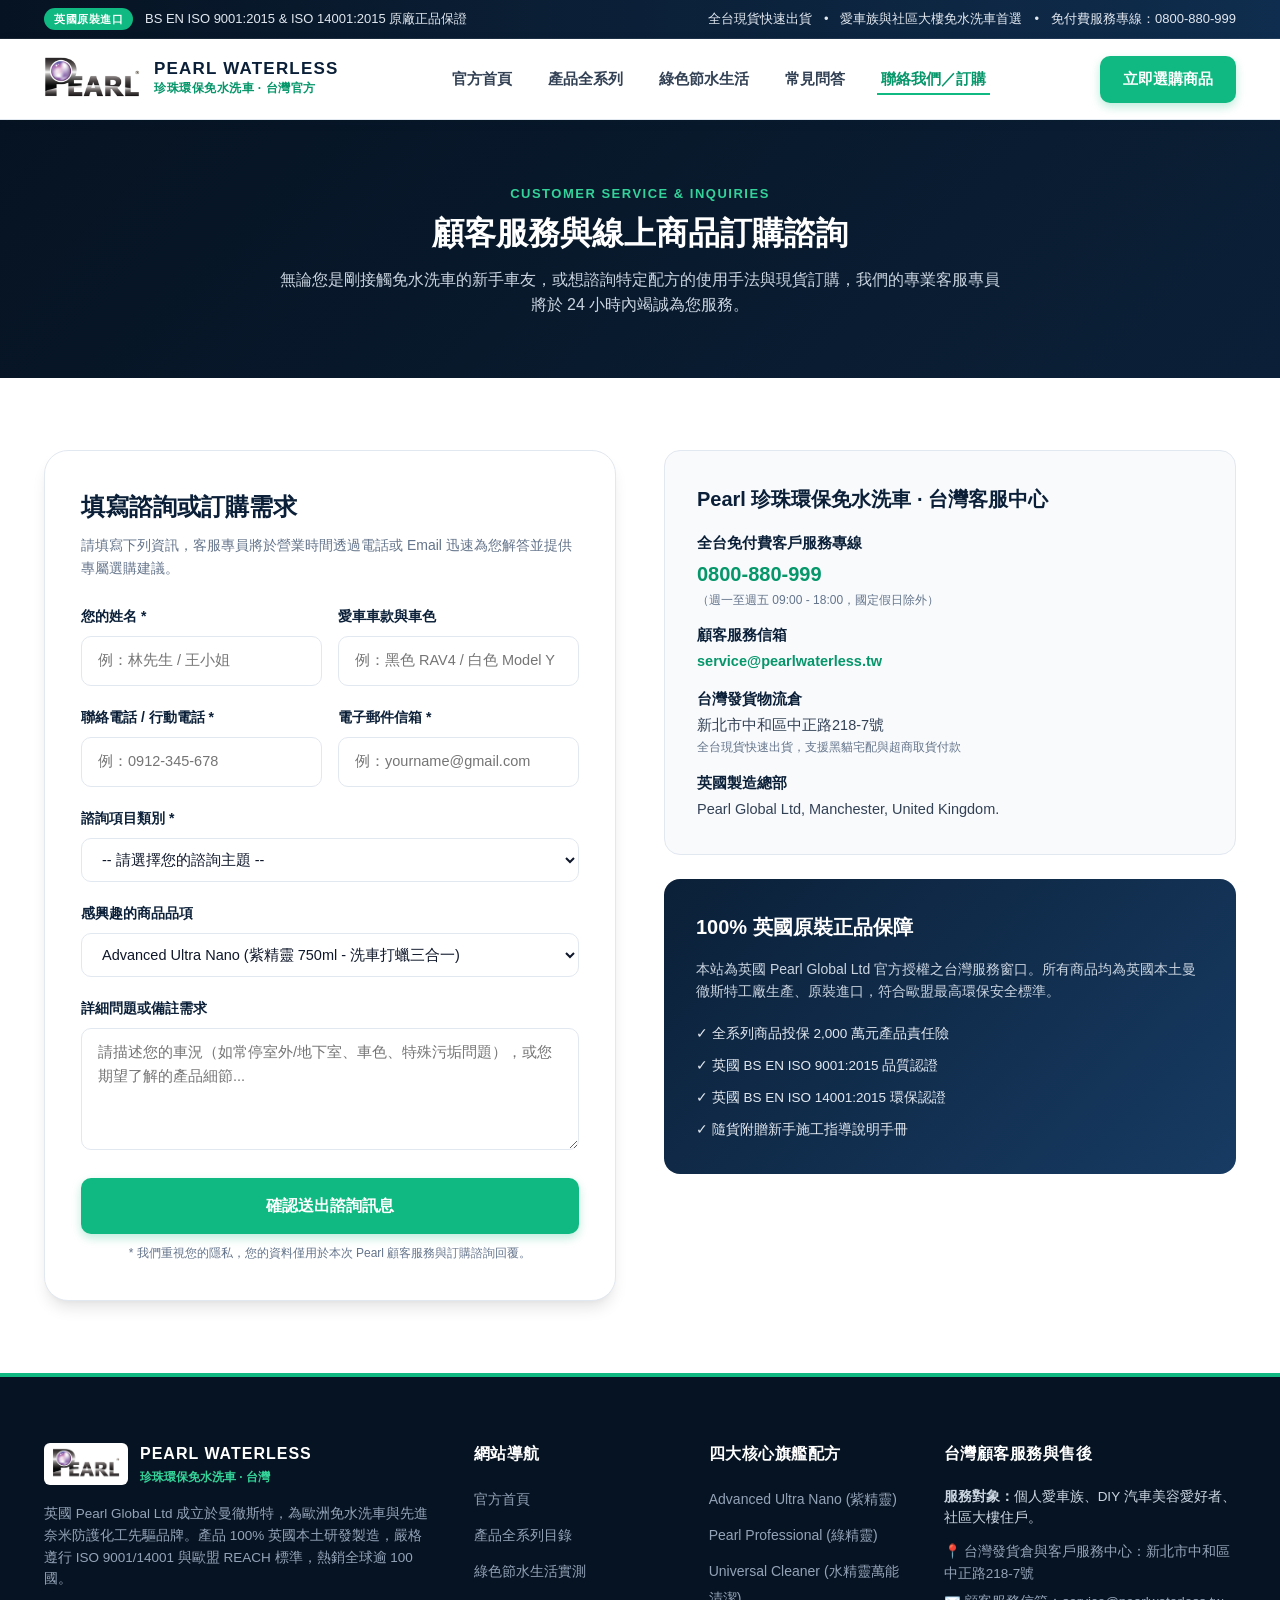
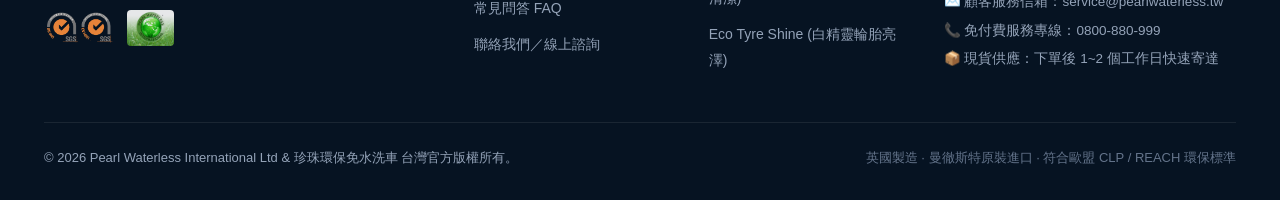
==== contact.html @ af07638f "feat: Pearl Waterless International 繁體中文官方網站" ====
<!DOCTYPE html>
<html lang="zh-Hant">
<head>
  <meta charset="UTF-8">
  <meta name="viewport" content="width=device-width, initial-scale=1.0">
  <title>顧客服務與線上訂購諮詢｜Pearl 珍珠環保免水洗車</title>
  <meta name="description" content="立即洽詢英國 Pearl Global Ltd 官方授權台灣客服。四大核心旗艦配方現貨供應、施工指導、現貨快速出貨與售後諮詢。">
  <link rel="icon" type="image/png" href="assets/images/favicon-16x16.png">
  <link rel="stylesheet" href="style.css">
</head>
<body>

  <!-- 頂部通知公告列 -->
  <div class="top-bar">
    <div class="container">
      <div class="top-bar-left">
        <span class="top-bar-badge">英國原裝進口</span>
        <span>BS EN ISO 9001:2015 &amp; ISO 14001:2015 原廠正品保證</span>
      </div>
      <div class="top-bar-right">
        <span>全台現貨快速出貨</span>
        <span>•</span>
        <span>愛車族與社區大樓免水洗車首選</span>
        <span>•</span>
        <span>免付費服務專線：0800-880-999</span>
      </div>
    </div>
  </div>

  <!-- 主導航欄 (Header) -->
  <header class="header">
    <div class="container nav-wrap">
      <a href="index.html" class="brand-logo">
        <img src="assets/images/pearlwaterlesslogo.png" alt="Pearl Waterless 珍珠環保免水洗車" class="brand-logo-img">
        <div class="brand-info">
          <span class="brand-text-en">PEARL WATERLESS</span>
          <span class="brand-text-zh">珍珠環保免水洗車 · 台灣官方</span>
        </div>
      </a>

      <nav>
        <ul class="nav-links">
          <li><a href="index.html">官方首頁</a></li>
          <li><a href="products.html">產品全系列</a></li>
          <li><a href="eco-technology.html">綠色節水生活</a></li>
          <li><a href="faq.html">常見問答</a></li>
          <li><a href="contact.html" class="active">聯絡我們／訂購</a></li>
        </ul>
      </nav>

      <div class="nav-actions">
        <a href="products.html" class="btn btn-primary">立即選購商品</a>
        <button class="mobile-menu-btn" aria-label="切換選單">☰</button>
      </div>
    </div>
  </header>

  <!-- 頂部標題 -->
  <section class="section section-dark" style="padding: 60px 0;">
    <div class="container text-center" style="text-align: center;">
      <span class="section-eyebrow" style="color: #34D399;">Customer Service &amp; Inquiries</span>
      <h1 class="section-title">顧客服務與線上商品訂購諮詢</h1>
      <p class="section-subtitle" style="max-width: 720px; margin: 0 auto;">
        無論您是剛接觸免水洗車的新手車友，或想諮詢特定配方的使用手法與現貨訂購，我們的專業客服專員將於 24 小時內竭誠為您服務。
      </p>
    </div>
  </section>

  <!-- 聯絡表單與資訊欄 -->
  <section class="section">
    <div class="container">
      
      <div style="display: grid; grid-template-columns: repeat(auto-fit, minmax(320px, 1fr)); gap: 48px; align-items: start;">
        
        <!-- 左側：需求諮詢表單 -->
        <div class="contact-form">
          <h2 style="font-size: 24px; color: var(--primary-navy); margin-bottom: 8px;">填寫諮詢或訂購需求</h2>
          <p style="font-size: 14px; color: var(--text-muted); margin-bottom: 24px;">
            請填寫下列資訊，客服專員將於營業時間透過電話或 Email 迅速為您解答並提供專屬選購建議。
          </p>

          <form id="inquiry-form">
            <div style="display: grid; grid-template-columns: 1fr 1fr; gap: 16px;">
              <div class="form-group">
                <label for="name">您的姓名 *</label>
                <input type="text" id="name" class="form-control" placeholder="例：林先生 / 王小姐" required>
              </div>

              <div class="form-group">
                <label for="car-model">愛車車款與車色</label>
                <input type="text" id="car-model" class="form-control" placeholder="例：黑色 RAV4 / 白色 Model Y">
              </div>
            </div>

            <div style="display: grid; grid-template-columns: 1fr 1fr; gap: 16px;">
              <div class="form-group">
                <label for="phone">聯絡電話 / 行動電話 *</label>
                <input type="tel" id="phone" class="form-control" placeholder="例：0912-345-678" required>
              </div>

              <div class="form-group">
                <label for="email">電子郵件信箱 *</label>
                <input type="email" id="email" class="form-control" placeholder="例：yourname@gmail.com" required>
              </div>
            </div>

            <div class="form-group">
              <label for="interest">諮詢項目類別 *</label>
              <select id="interest" class="form-control" required>
                <option value="">-- 請選擇您的諮詢主題 --</option>
                <option value="starter">四大商品選購推薦與使用指南</option>
                <option value="ordering">現貨庫存、訂購方式與超商/宅配配送進度</option>
                <option value="technique">不同車漆或髒污狀況的使用手法諮詢</option>
                <option value="warranty">商品售後保固與退換貨服務</option>
                <option value="other">其他個人愛車保養疑問</option>
              </select>
            </div>

            <div class="form-group">
              <label for="product-choice">感興趣的商品品項</label>
              <select id="product-choice" class="form-control">
                <option value="ultra-nano">Advanced Ultra Nano (紫精靈 750ml - 洗車打蠟三合一)</option>
                <option value="professional">Pearl Professional (綠精靈 750ml - 去油膜水晶透亮)</option>
                <option value="universal">Universal Cleaner (水精靈 750ml - 萬能內裝全車去污)</option>
                <option value="tyreshine">Eco Tyre Shine (白精靈 750ml - 水性不甩油輪胎亮光)</option>
                <option value="all-kit">四大旗艦商品全套組合 (紫精靈+綠精靈+水精靈+白精靈)</option>
              </select>
            </div>

            <div class="form-group">
              <label for="message">詳細問題或備註需求</label>
              <textarea id="message" class="form-control" rows="4" placeholder="請描述您的車況（如常停室外/地下室、車色、特殊污垢問題），或您期望了解的產品細節..."></textarea>
            </div>

            <button type="submit" class="btn btn-primary" style="width: 100%; padding: 14px; font-size: 16px;">
              確認送出諮詢訊息
            </button>
            <p style="font-size: 12px; color: var(--text-muted); margin-top: 10px; text-align: center;">
              * 我們重視您的隱私，您的資料僅用於本次 Pearl 顧客服務與訂購諮詢回覆。
            </p>
          </form>
        </div>

        <!-- 右側：聯繫資訊與特點卡片 -->
        <div style="display: flex; flex-direction: column; gap: 24px;">
          
          <div style="background: var(--bg-light); border-radius: 16px; border: 1px solid var(--border-color); padding: 32px;">
            <h3 style="font-size: 20px; color: var(--primary-navy); margin-bottom: 16px;">Pearl 珍珠環保免水洗車 · 台灣客服中心</h3>
            
            <div style="display: flex; flex-direction: column; gap: 14px; font-size: 14.5px; color: var(--text-secondary);">
              <div>
                <b style="color: var(--primary-navy); display: block; margin-bottom: 2px;">全台免付費客戶服務專線</b>
                <span style="font-size: 20px; font-weight: 700; color: var(--accent-emerald-dark);">0800-880-999</span>
                <span style="font-size: 12px; color: var(--text-muted); display: block;">（週一至週五 09:00 - 18:00，國定假日除外）</span>
              </div>

              <div>
                <b style="color: var(--primary-navy); display: block; margin-bottom: 2px;">顧客服務信箱</b>
                <a href="mailto:service@pearlwaterless.tw" style="color: var(--accent-emerald-dark); font-weight: 600;">service@pearlwaterless.tw</a>
              </div>

              <div>
                <b style="color: var(--primary-navy); display: block; margin-bottom: 2px;">台灣發貨物流倉</b>
                <span>新北市中和區中正路218-7號</span>
                <span style="font-size: 12px; color: var(--text-muted); display: block;">全台現貨快速出貨，支援黑貓宅配與超商取貨付款</span>
              </div>

              <div>
                <b style="color: var(--primary-navy); display: block; margin-bottom: 2px;">英國製造總部</b>
                <span>Pearl Global Ltd, Manchester, United Kingdom.</span>
              </div>
            </div>
          </div>

          <!-- 正品保障卡片 -->
          <div style="background: linear-gradient(135deg, var(--primary-navy) 0%, #173B63 100%); border-radius: 16px; padding: 32px; color: #fff;">
            <h3 style="font-size: 20px; color: #fff; margin-bottom: 14px;">100% 英國原裝正品保障</h3>
            <p style="font-size: 14px; color: #CBD5E1; line-height: 1.6; margin-bottom: 20px;">
              本站為英國 Pearl Global Ltd 官方授權之台灣服務窗口。所有商品均為英國本土曼徹斯特工廠生產、原裝進口，符合歐盟最高環保安全標準。
            </p>
            <ul style="list-style: none; display: flex; flex-direction: column; gap: 10px; font-size: 13.5px; color: #E2E8F0;">
              <li>✓ 全系列商品投保 2,000 萬元產品責任險</li>
              <li>✓ 英國 BS EN ISO 9001:2015 品質認證</li>
              <li>✓ 英國 BS EN ISO 14001:2015 環保認證</li>
              <li>✓ 隨貨附贈新手施工指導說明手冊</li>
            </ul>
          </div>

        </div>

      </div>

    </div>
  </section>

  <!-- 頁腳 Footer -->
  <footer class="footer">
    <div class="container">
      <div class="footer-grid">
        <div class="footer-col">
          <div style="display: flex; align-items: center; gap: 12px; margin-bottom: 16px;">
            <img src="assets/images/pearlwaterlesslogo.png" alt="Pearl Logo" style="height: 42px; width: auto; background: #fff; padding: 4px 8px; border-radius: 6px;">
            <div>
              <div style="color: #fff; font-weight: 800; font-size: 16px; letter-spacing: 1px;">PEARL WATERLESS</div>
              <div style="color: #34D399; font-size: 12px; font-weight: 600;">珍珠環保免水洗車 · 台灣</div>
            </div>
          </div>
          <p style="font-size: 13.5px; color: #94A3B8; line-height: 1.6; margin-bottom: 20px;">
            英國 Pearl Global Ltd 成立於曼徹斯特，為歐洲免水洗車與先進奈米防護化工先驅品牌。產品 100% 英國本土研發製造，嚴格遵行 ISO 9001/14001 與歐盟 REACH 標準，熱銷全球逾 100 國。
          </p>
          <div style="display: flex; gap: 12px; align-items: center;">
            <img src="assets/images/iso9001-14001-lightnew.png" alt="ISO" style="height: 36px; opacity: 0.9;">
            <img src="assets/images/Pearl-Waterless-International-working-in-harmony-with-nature.jpg" alt="Harmony with Nature" style="height: 36px; border-radius: 4px; opacity: 0.9;">
          </div>
        </div>

        <div class="footer-col">
          <h4>網站導航</h4>
          <ul>
            <li><a href="index.html">官方首頁</a></li>
            <li><a href="products.html">產品全系列目錄</a></li>
            <li><a href="eco-technology.html">綠色節水生活實測</a></li>
            <li><a href="faq.html">常見問答 FAQ</a></li>
            <li><a href="contact.html">聯絡我們／線上諮詢</a></li>
          </ul>
        </div>

        <div class="footer-col">
          <h4>四大核心旗艦配方</h4>
          <ul>
            <li><a href="products.html#ultra-nano">Advanced Ultra Nano (紫精靈)</a></li>
            <li><a href="products.html#professional">Pearl Professional (綠精靈)</a></li>
            <li><a href="products.html#universal">Universal Cleaner (水精靈萬能清潔)</a></li>
            <li><a href="products.html#tyreshine">Eco Tyre Shine (白精靈輪胎亮澤)</a></li>
          </ul>
        </div>

        <div class="footer-col">
          <h4>台灣顧客服務與售後</h4>
          <p style="font-size: 13.5px; color: #CBD5E1; line-height: 1.6; margin-bottom: 12px;">
            <b>服務對象：</b>個人愛車族、DIY 汽車美容愛好者、社區大樓住戶。
          </p>
          <div style="font-size: 13.5px; color: #94A3B8; display: flex; flex-direction: column; gap: 6px;">
            <span>📍 台灣發貨倉與客戶服務中心：新北市中和區中正路218-7號</span>
            <span>✉️ 顧客服務信箱：service@pearlwaterless.tw</span>
            <span>📞 免付費服務專線：0800-880-999</span>
            <span>📦 現貨供應：下單後 1~2 個工作日快速寄達</span>
          </div>
        </div>
      </div>

      <div class="footer-bottom">
        <div>&copy; 2026 Pearl Waterless International Ltd &amp; 珍珠環保免水洗車 台灣官方版權所有。</div>
        <div style="color: #64748B;">
          英國製造 · 曼徹斯特原裝進口 · 符合歐盟 CLP / REACH 環保標準
        </div>
      </div>
    </div>
  </footer>

  <script src="script.js"></script>
</body>
</html>
---- style.css ----
/* ===================================================================
   Pearl Waterless International (Taiwan Edition)
   珍珠環保免水洗車 官方網站 核心樣式表
   配色系統：環保綠 (#10B981 / #059669)、英倫海軍藍 (#0B2038)、板岩深灰 (#1E293B)
   =================================================================== */

:root {
  --primary-navy: #0B2038;
  --primary-navy-dark: #061322;
  --primary-navy-light: #162E4A;
  --accent-emerald: #10B981;
  --accent-emerald-dark: #059669;
  --accent-emerald-light: #D1FAE5;
  --accent-cyan: #00A3E0;
  --accent-gold: #F59E0B;
  --text-primary: #0F172A;
  --text-secondary: #334155;
  --text-muted: #64748B;
  --text-light: #94A3B8;
  --bg-white: #FFFFFF;
  --bg-light: #F8FAFC;
  --bg-card: #FFFFFF;
  --bg-subtle: #F1F5F9;
  --border-color: #E2E8F0;
  --border-light: #F1F5F9;
  --shadow-sm: 0 1px 2px rgba(0, 0, 0, 0.05);
  --shadow-md: 0 4px 6px -1px rgba(0, 0, 0, 0.08), 0 2px 4px -2px rgba(0, 0, 0, 0.04);
  --shadow-lg: 0 10px 15px -3px rgba(0, 0, 0, 0.1), 0 4px 6px -4px rgba(0, 0, 0, 0.05);
  --shadow-xl: 0 20px 25px -5px rgba(0, 0, 0, 0.12), 0 8px 10px -6px rgba(0, 0, 0, 0.04);
  --font-main: -apple-system, BlinkMacSystemFont, "Segoe UI", Roboto, "Helvetica Neue", Arial, "Noto Sans TC", "PingFang TC", "Microsoft JhengHei", sans-serif;
  --radius-sm: 6px;
  --radius-md: 10px;
  --radius-lg: 16px;
  --radius-xl: 24px;
  --radius-full: 9999px;
  --max-width: 1240px;
  --transition: all 0.28s cubic-bezier(0.4, 0, 0.2, 1);
}

*, *::before, *::after {
  box-sizing: border-box;
  margin: 0;
  padding: 0;
}

html {
  scroll-behavior: smooth;
  font-size: 16px;
  -webkit-text-size-adjust: 100%;
}

body {
  font-family: var(--font-main);
  background-color: var(--bg-white);
  color: var(--text-primary);
  line-height: 1.65;
  overflow-x: hidden;
  -webkit-font-smoothing: antialiased;
}

img {
  max-width: 100%;
  height: auto;
  display: block;
}

a {
  color: inherit;
  text-decoration: none;
  transition: var(--transition);
}

ul, ol {
  list-style: none;
}

button, input, select, textarea {
  font: inherit;
}

.container {
  width: 100%;
  max-width: var(--max-width);
  margin-left: auto;
  margin-right: auto;
  padding-left: 24px;
  padding-right: 24px;
}

/* 頂部通知公告列 */
.top-bar {
  background: linear-gradient(90deg, #061322 0%, var(--primary-navy) 50%, #0F2D4E 100%);
  color: #E2E8F0;
  font-size: 13px;
  padding: 8px 0;
  border-bottom: 1px solid rgba(255, 255, 255, 0.08);
}

.top-bar .container {
  display: flex;
  justify-content: space-between;
  align-items: center;
  flex-wrap: wrap;
  gap: 10px;
}

.top-bar-left, .top-bar-right {
  display: flex;
  align-items: center;
  gap: 12px;
}

.top-bar-badge {
  background: var(--accent-emerald);
  color: #FFFFFF;
  padding: 2px 10px;
  border-radius: var(--radius-full);
  font-weight: 700;
  font-size: 11px;
  letter-spacing: 0.5px;
  text-transform: uppercase;
}

.top-bar a {
  color: #67E8F9;
  font-weight: 600;
  transition: var(--transition);
}

.top-bar a:hover {
  color: #FFFFFF;
  text-decoration: underline;
}

/* 主導航列 */
.header {
  background: rgba(255, 255, 255, 0.98);
  backdrop-filter: blur(12px);
  -webkit-backdrop-filter: blur(12px);
  position: sticky;
  top: 0;
  z-index: 1000;
  box-shadow: 0 2px 12px rgba(11, 32, 56, 0.06);
  border-bottom: 1px solid var(--border-color);
  transition: var(--transition);
}

.nav-wrap {
  display: flex;
  justify-content: space-between;
  align-items: center;
  height: 80px;
}

.brand-logo {
  display: flex;
  align-items: center;
  gap: 14px;
}

.brand-logo-img {
  height: 48px;
  width: auto;
  object-fit: contain;
}

.brand-info {
  display: flex;
  flex-direction: column;
}

.brand-text-en {
  font-size: 17px;
  font-weight: 800;
  color: var(--primary-navy);
  letter-spacing: 1.2px;
  line-height: 1.1;
}

.brand-text-zh {
  font-size: 12px;
  color: var(--accent-emerald-dark);
  font-weight: 600;
  letter-spacing: 0.5px;
}

.nav-links {
  display: flex;
  align-items: center;
  gap: 28px;
}

.nav-links li a {
  font-size: 15px;
  font-weight: 600;
  color: var(--text-secondary);
  padding: 8px 4px;
  position: relative;
}

.nav-links li a::after {
  content: '';
  position: absolute;
  bottom: 0;
  left: 0;
  width: 0%;
  height: 2px;
  background-color: var(--accent-emerald);
  transition: width 0.2s ease;
}

.nav-links li a:hover,
.nav-links li a.active {
  color: var(--accent-emerald-dark);
}

.nav-links li a:hover::after,
.nav-links li a.active::after {
  width: 100%;
}

.nav-actions {
  display: flex;
  align-items: center;
  gap: 14px;
}

.mobile-menu-btn {
  display: none;
  background: none;
  border: 1px solid var(--border-color);
  border-radius: var(--radius-sm);
  padding: 8px 12px;
  font-size: 22px;
  color: var(--primary-navy);
  cursor: pointer;
}

/* 按鈕系統 */
.btn {
  display: inline-flex;
  align-items: center;
  justify-content: center;
  gap: 8px;
  padding: 10px 22px;
  font-size: 15px;
  font-weight: 600;
  border-radius: var(--radius-md);
  border: 1px solid transparent;
  cursor: pointer;
  transition: var(--transition);
  text-align: center;
  white-space: nowrap;
}

.btn-primary {
  background-color: var(--accent-emerald);
  color: #FFFFFF;
  box-shadow: 0 4px 10px rgba(16, 185, 129, 0.28);
}

.btn-primary:hover {
  background-color: var(--accent-emerald-dark);
  color: #FFFFFF;
  transform: translateY(-1px);
  box-shadow: 0 6px 14px rgba(16, 185, 129, 0.35);
}

.btn-navy {
  background-color: var(--primary-navy);
  color: #FFFFFF;
}

.btn-navy:hover {
  background-color: #061322;
  color: #FFFFFF;
  transform: translateY(-1px);
}

.btn-outline {
  background: transparent;
  color: #FFFFFF;
  border-color: rgba(255, 255, 255, 0.4);
}

.btn-outline:hover {
  background: rgba(255, 255, 255, 0.12);
  border-color: #FFFFFF;
  color: #FFFFFF;
}

.btn-outline-dark {
  background: transparent;
  color: var(--primary-navy);
  border-color: var(--border-color);
}

.btn-outline-dark:hover {
  border-color: var(--accent-emerald);
  color: var(--accent-emerald-dark);
  background: var(--bg-light);
}

.btn-accent {
  background: linear-gradient(135deg, #00A3E0 0%, #0284C7 100%);
  color: #FFFFFF;
}

.btn-accent:hover {
  background: linear-gradient(135deg, #0284C7 0%, #0369A1 100%);
  color: #FFFFFF;
  transform: translateY(-1px);
}

/* 互動式輪播橫幅 (Banner Slider) */
.slider-container {
  position: relative;
  width: 100%;
  height: 580px;
  overflow: hidden;
  background: var(--primary-navy-dark);
}

.slider-wrapper {
  position: relative;
  width: 100%;
  height: 100%;
}

.slide {
  position: absolute;
  top: 0;
  left: 0;
  width: 100%;
  height: 100%;
  opacity: 0;
  visibility: hidden;
  transition: opacity 0.8s ease-in-out, visibility 0.8s ease-in-out;
  background-size: cover;
  background-position: center center;
  background-repeat: no-repeat;
}

.slide.active {
  opacity: 1;
  visibility: visible;
  z-index: 1;
}

.slide-overlay {
  position: absolute;
  top: 0;
  left: 0;
  width: 100%;
  height: 100%;
  background: linear-gradient(90deg, rgba(6, 19, 34, 0.88) 0%, rgba(11, 32, 56, 0.72) 48%, rgba(6, 19, 34, 0.45) 100%);
  display: flex;
  align-items: center;
}

.slide-content {
  max-width: 680px;
  color: #FFFFFF;
}

.slide-tag {
  display: inline-flex;
  align-items: center;
  gap: 8px;
  background: rgba(16, 185, 129, 0.2);
  border: 1px solid rgba(16, 185, 129, 0.6);
  color: #34D399;
  padding: 6px 14px;
  border-radius: var(--radius-full);
  font-size: 13px;
  font-weight: 700;
  margin-bottom: 16px;
  letter-spacing: 0.5px;
}

.slide-title {
  font-size: 42px;
  font-weight: 800;
  line-height: 1.22;
  margin-bottom: 16px;
  color: #FFFFFF;
}

.slide-title span {
  color: #34D399;
  display: block;
}

.slide-desc {
  font-size: 17px;
  color: #E2E8F0;
  line-height: 1.65;
  margin-bottom: 28px;
}

.slide-buttons {
  display: flex;
  gap: 14px;
  flex-wrap: wrap;
}

.slider-arrow {
  position: absolute;
  top: 50%;
  transform: translateY(-50%);
  z-index: 10;
  width: 50px;
  height: 50px;
  background: rgba(11, 32, 56, 0.65);
  border: 1px solid rgba(255, 255, 255, 0.25);
  border-radius: 50%;
  color: #FFFFFF;
  font-size: 24px;
  display: flex;
  align-items: center;
  justify-content: center;
  cursor: pointer;
  transition: var(--transition);
}

.slider-arrow:hover {
  background: var(--accent-emerald);
  border-color: var(--accent-emerald);
  transform: translateY(-50%) scale(1.08);
}

.slider-prev {
  left: 24px;
}

.slider-next {
  right: 24px;
}

.slider-dots {
  position: absolute;
  bottom: 24px;
  left: 50%;
  transform: translateX(-50%);
  z-index: 10;
  display: flex;
  gap: 10px;
}

.slider-dot {
  width: 14px;
  height: 14px;
  border-radius: 50%;
  background: rgba(255, 255, 255, 0.35);
  border: 2px solid transparent;
  cursor: pointer;
  transition: var(--transition);
}

.slider-dot.active {
  background: var(--accent-emerald);
  width: 36px;
  border-radius: 8px;
}

/* 國際認證橫條 */
.accreditations {
  background: #FFFFFF;
  padding: 32px 0;
  border-bottom: 1px solid var(--border-color);
  box-shadow: 0 4px 12px rgba(0, 0, 0, 0.03);
}

.accreditations-title {
  text-align: center;
  font-size: 13px;
  font-weight: 700;
  color: var(--text-muted);
  text-transform: uppercase;
  letter-spacing: 1.2px;
  margin-bottom: 20px;
}

.accreditations-grid {
  display: flex;
  justify-content: center;
  align-items: center;
  flex-wrap: wrap;
  gap: 36px;
}

.accreditation-card {
  display: flex;
  align-items: center;
  gap: 14px;
  padding: 8px 18px;
  border-radius: var(--radius-md);
  background: var(--bg-light);
  border: 1px solid var(--border-color);
  transition: var(--transition);
}

.accreditation-card:hover {
  transform: translateY(-2px);
  border-color: var(--accent-emerald);
  box-shadow: var(--shadow-sm);
}

.accreditation-img {
  height: 48px;
  width: auto;
  object-fit: contain;
}

.accreditation-card-text {
  font-size: 13px;
  font-weight: 700;
  color: var(--primary-navy);
  line-height: 1.25;
}

.accreditation-card-text small {
  display: block;
  font-size: 11px;
  font-weight: 500;
  color: var(--text-muted);
}

/* 通用區塊 */
.section {
  padding: 72px 0;
}

.section-alt {
  background-color: var(--bg-light);
}

.section-dark {
  background: linear-gradient(135deg, var(--primary-navy-dark) 0%, var(--primary-navy) 100%);
  color: #FFFFFF;
}

.section-header {
  text-align: center;
  max-width: 760px;
  margin: 0 auto 48px auto;
}

.section-eyebrow {
  display: inline-block;
  font-size: 13px;
  font-weight: 700;
  color: var(--accent-emerald-dark);
  text-transform: uppercase;
  letter-spacing: 1.5px;
  margin-bottom: 8px;
}

.section-dark .section-eyebrow {
  color: #34D399;
}

.section-title {
  font-size: 32px;
  font-weight: 800;
  color: var(--primary-navy);
  line-height: 1.25;
  margin-bottom: 14px;
}

.section-dark .section-title {
  color: #FFFFFF;
}

.section-subtitle {
  font-size: 16px;
  color: var(--text-secondary);
  line-height: 1.6;
}

.section-dark .section-subtitle {
  color: #CBD5E1;
}

/* 產品卡片 */
.products-grid {
  display: grid;
  grid-template-columns: repeat(auto-fit, minmax(280px, 1fr));
  gap: 28px;
}

.product-card {
  background: var(--bg-white);
  border: 1px solid var(--border-color);
  border-radius: var(--radius-lg);
  padding: 24px;
  display: flex;
  flex-direction: column;
  position: relative;
  transition: var(--transition);
  box-shadow: var(--shadow-sm);
  overflow: hidden;
}

.product-card:hover {
  transform: translateY(-6px);
  border-color: var(--accent-emerald);
  box-shadow: 0 16px 32px -8px rgba(11, 32, 56, 0.12);
}

.product-card-tag {
  position: absolute;
  top: 16px;
  right: 16px;
  background: var(--bg-subtle);
  color: var(--text-secondary);
  font-size: 11px;
  font-weight: 700;
  padding: 4px 10px;
  border-radius: var(--radius-full);
  letter-spacing: 0.5px;
  z-index: 2;
}

.product-card-tag.tag-hot {
  background: #FEF3C7;
  color: #92400E;
}

.product-card-tag.tag-emerald {
  background: var(--accent-emerald-light);
  color: var(--accent-emerald-dark);
}

.product-img-wrap {
  position: relative;
  width: 100%;
  height: 240px;
  background: linear-gradient(180deg, #F8FAFC 0%, #FFFFFF 100%);
  border-radius: var(--radius-md);
  margin-bottom: 20px;
  display: flex;
  align-items: center;
  justify-content: center;
  overflow: hidden;
  padding: 16px;
}

.product-img {
  max-height: 100%;
  max-width: 100%;
  object-fit: contain;
  transition: transform 0.4s ease;
}

.product-card:hover .product-img {
  transform: scale(1.08);
}

.product-card h3 {
  font-size: 20px;
  font-weight: 700;
  color: var(--primary-navy);
  margin-bottom: 4px;
  line-height: 1.3;
}

.product-en-name {
  font-size: 13px;
  color: var(--accent-emerald-dark);
  font-weight: 600;
  margin-bottom: 12px;
}

.product-card p {
  font-size: 14px;
  color: var(--text-secondary);
  line-height: 1.55;
  margin-bottom: 18px;
  flex-grow: 1;
}

.product-specs {
  background: var(--bg-light);
  border-radius: var(--radius-md);
  padding: 12px 14px;
  font-size: 12px;
  color: var(--text-secondary);
  margin-bottom: 18px;
  display: flex;
  flex-direction: column;
  gap: 6px;
  border: 1px solid var(--border-light);
}

.product-specs span {
  display: flex;
  justify-content: space-between;
}

.product-specs b {
  color: var(--primary-navy);
  font-weight: 600;
}

/* 奈米陶瓷展示 */
.showcase-grid {
  display: grid;
  grid-template-columns: 1fr 1fr;
  gap: 40px;
  align-items: center;
}

.showcase-img-frame {
  position: relative;
  border-radius: var(--radius-lg);
  overflow: hidden;
  box-shadow: var(--shadow-xl);
  border: 1px solid var(--border-color);
}

.showcase-img-frame img {
  width: 100%;
  height: 380px;
  object-fit: cover;
  transition: transform 0.6s ease;
}

.showcase-img-frame:hover img {
  transform: scale(1.03);
}

.showcase-feature-list {
  display: flex;
  flex-direction: column;
  gap: 18px;
}

.showcase-feature-item {
  display: flex;
  gap: 16px;
  background: var(--bg-white);
  padding: 18px;
  border-radius: var(--radius-md);
  border: 1px solid var(--border-color);
  transition: var(--transition);
}

.showcase-feature-item:hover {
  border-color: var(--accent-emerald);
  box-shadow: var(--shadow-sm);
  transform: translateX(4px);
}

.showcase-feature-icon {
  width: 44px;
  height: 44px;
  min-width: 44px;
  border-radius: var(--radius-sm);
  background: var(--accent-emerald-light);
  color: var(--accent-emerald-dark);
  display: flex;
  align-items: center;
  justify-content: center;
  font-size: 20px;
  font-weight: bold;
}

.showcase-feature-item h4 {
  font-size: 16px;
  color: var(--primary-navy);
  margin-bottom: 4px;
  font-weight: 700;
}

.showcase-feature-item p {
  font-size: 13px;
  color: var(--text-secondary);
  line-height: 1.5;
}

/* 節水計算機 */
.calc-card {
  background: var(--bg-white);
  border: 1px solid var(--border-color);
  border-radius: var(--radius-xl);
  padding: 40px;
  box-shadow: var(--shadow-lg);
  max-width: 980px;
  margin: 0 auto;
}

.calc-grid {
  display: grid;
  grid-template-columns: 1fr 1fr;
  gap: 40px;
  align-items: center;
}

.calc-control {
  margin-bottom: 24px;
}

.calc-label {
  display: flex;
  justify-content: space-between;
  font-size: 15px;
  font-weight: 700;
  color: var(--primary-navy);
  margin-bottom: 10px;
}

.calc-value-badge {
  color: var(--accent-emerald-dark);
  font-size: 18px;
  font-weight: 800;
}

.calc-slider {
  width: 100%;
  height: 8px;
  border-radius: 4px;
  background: #E2E8F0;
  outline: none;
  -webkit-appearance: none;
  cursor: pointer;
}

.calc-slider::-webkit-slider-thumb {
  -webkit-appearance: none;
  appearance: none;
  width: 22px;
  height: 22px;
  border-radius: 50%;
  background: var(--accent-emerald);
  cursor: pointer;
  box-shadow: 0 2px 6px rgba(16, 185, 129, 0.4);
  transition: transform 0.15s ease;
}

.calc-slider::-webkit-slider-thumb:hover {
  transform: scale(1.2);
}

.calc-results {
  background: linear-gradient(135deg, var(--primary-navy) 0%, var(--primary-navy-dark) 100%);
  color: #FFFFFF;
  border-radius: var(--radius-lg);
  padding: 32px;
  display: flex;
  flex-direction: column;
  gap: 24px;
  box-shadow: var(--shadow-md);
}

.calc-result-item {
  display: flex;
  flex-direction: column;
  border-bottom: 1px solid rgba(255, 255, 255, 0.12);
  padding-bottom: 16px;
}

.calc-result-item:last-child {
  border-bottom: none;
  padding-bottom: 0;
}

.calc-result-label {
  font-size: 13px;
  color: #94A3B8;
  margin-bottom: 4px;
}

.calc-result-num {
  font-size: 32px;
  font-weight: 800;
  color: #34D399;
  line-height: 1.1;
}

.calc-result-unit {
  font-size: 14px;
  color: #E2E8F0;
  font-weight: 500;
  margin-left: 6px;
}

/* FAQ 手風琴 */
.faq-list {
  max-width: 860px;
  margin: 0 auto;
  display: flex;
  flex-direction: column;
  gap: 14px;
}

.faq-item {
  background: var(--bg-white);
  border: 1px solid var(--border-color);
  border-radius: var(--radius-md);
  overflow: hidden;
  transition: var(--transition);
}

.faq-item.active {
  border-color: var(--accent-emerald);
  box-shadow: var(--shadow-md);
}

.faq-question {
  width: 100%;
  padding: 18px 24px;
  display: flex;
  justify-content: space-between;
  align-items: center;
  background: none;
  border: none;
  text-align: left;
  font-size: 16px;
  font-weight: 700;
  color: var(--primary-navy);
  cursor: pointer;
  transition: var(--transition);
}

.faq-question:hover {
  color: var(--accent-emerald-dark);
}

.faq-icon {
  font-size: 20px;
  color: var(--accent-emerald);
  transition: transform 0.3s ease;
}

.faq-item.active .faq-icon {
  transform: rotate(45deg);
}

.faq-answer {
  max-height: 0;
  overflow: hidden;
  transition: max-height 0.35s ease, padding 0.35s ease;
  background: var(--bg-light);
  padding: 0 24px;
}

.faq-item.active .faq-answer {
  max-height: 300px;
  padding: 18px 24px 22px 24px;
  border-top: 1px solid var(--border-light);
}

.faq-answer p {
  font-size: 14.5px;
  color: var(--text-secondary);
  line-height: 1.65;
}

/* 全幅 CTA 橫幅 */
.full-banner-cta {
  position: relative;
  background-size: cover;
  background-position: center center;
  padding: 80px 0;
  color: #FFFFFF;
}

.full-banner-cta::before {
  content: '';
  position: absolute;
  top: 0;
  left: 0;
  width: 100%;
  height: 100%;
  background: linear-gradient(90deg, rgba(6, 19, 34, 0.92) 0%, rgba(11, 32, 56, 0.82) 100%);
}

.full-banner-cta .container {
  position: relative;
  z-index: 2;
  text-align: center;
  max-width: 760px;
}

.full-banner-cta h2 {
  font-size: 34px;
  font-weight: 800;
  margin-bottom: 16px;
}

.full-banner-cta p {
  font-size: 16px;
  color: #CBD5E1;
  margin-bottom: 30px;
}

/* 產品分類過濾 */
.filter-tabs {
  display: flex;
  justify-content: center;
  flex-wrap: wrap;
  gap: 12px;
  margin-bottom: 40px;
}

.filter-btn {
  background: var(--bg-light);
  border: 1px solid var(--border-color);
  color: var(--text-secondary);
  padding: 10px 22px;
  border-radius: var(--radius-full);
  font-size: 14px;
  font-weight: 600;
  cursor: pointer;
  transition: var(--transition);
}

.filter-btn:hover,
.filter-btn.active {
  background: var(--accent-emerald);
  color: #FFFFFF;
  border-color: var(--accent-emerald);
  box-shadow: 0 4px 10px rgba(16, 185, 129, 0.25);
}

/* 表單樣式 */
.contact-form {
  background: var(--bg-white);
  padding: 36px;
  border-radius: var(--radius-xl);
  border: 1px solid var(--border-color);
  box-shadow: var(--shadow-lg);
}

.form-group {
  margin-bottom: 20px;
}

.form-group label {
  display: block;
  font-size: 14px;
  font-weight: 700;
  color: var(--primary-navy);
  margin-bottom: 8px;
}

.form-control {
  width: 100%;
  padding: 12px 16px;
  border: 1px solid var(--border-color);
  border-radius: var(--radius-md);
  font-size: 14.5px;
  color: var(--text-primary);
  background: #FFFFFF;
  transition: var(--transition);
}

.form-control:focus {
  outline: none;
  border-color: var(--accent-emerald);
  box-shadow: 0 0 0 3px rgba(16, 185, 129, 0.15);
}

/* 頁腳 Footer */
.footer {
  background-color: var(--primary-navy-dark);
  color: #94A3B8;
  padding-top: 64px;
  padding-bottom: 32px;
  border-top: 4px solid var(--accent-emerald);
}

.footer-grid {
  display: grid;
  grid-template-columns: 2fr 1fr 1fr 1.5fr;
  gap: 40px;
  margin-bottom: 48px;
}

.footer-col h4 {
  color: #FFFFFF;
  font-size: 16px;
  font-weight: 700;
  margin-bottom: 18px;
  letter-spacing: 0.5px;
}

.footer-col ul {
  display: flex;
  flex-direction: column;
  gap: 10px;
}

.footer-col ul li a {
  color: #94A3B8;
  font-size: 14px;
  transition: var(--transition);
}

.footer-col ul li a:hover {
  color: var(--accent-emerald);
  padding-left: 4px;
}

.footer-bottom {
  border-top: 1px solid rgba(255, 255, 255, 0.08);
  padding-top: 24px;
  display: flex;
  justify-content: space-between;
  align-items: center;
  flex-wrap: wrap;
  gap: 16px;
  font-size: 13px;
}

/* 響應式佈局 */
@media (max-width: 992px) {
  .nav-links {
    position: fixed;
    top: 80px;
    left: 0;
    width: 100%;
    background: #FFFFFF;
    flex-direction: column;
    padding: 24px;
    gap: 16px;
    border-bottom: 1px solid var(--border-color);
    box-shadow: var(--shadow-lg);
    display: none;
  }
  .nav-links.active {
    display: flex;
  }
  .mobile-menu-btn {
    display: block;
  }
  .slider-container {
    height: 500px;
  }
  .slide-title {
    font-size: 32px;
  }
  .showcase-grid {
    grid-template-columns: 1fr;
  }
  .calc-grid {
    grid-template-columns: 1fr;
  }
  .footer-grid {
    grid-template-columns: 1fr 1fr;
  }
}

@media (max-width: 640px) {
  .top-bar-right {
    display: none;
  }
  .slider-container {
    height: 460px;
  }
  .slide-title {
    font-size: 26px;
  }
  .slider-arrow {
    display: none;
  }
  .footer-grid {
    grid-template-columns: 1fr;
  }
}
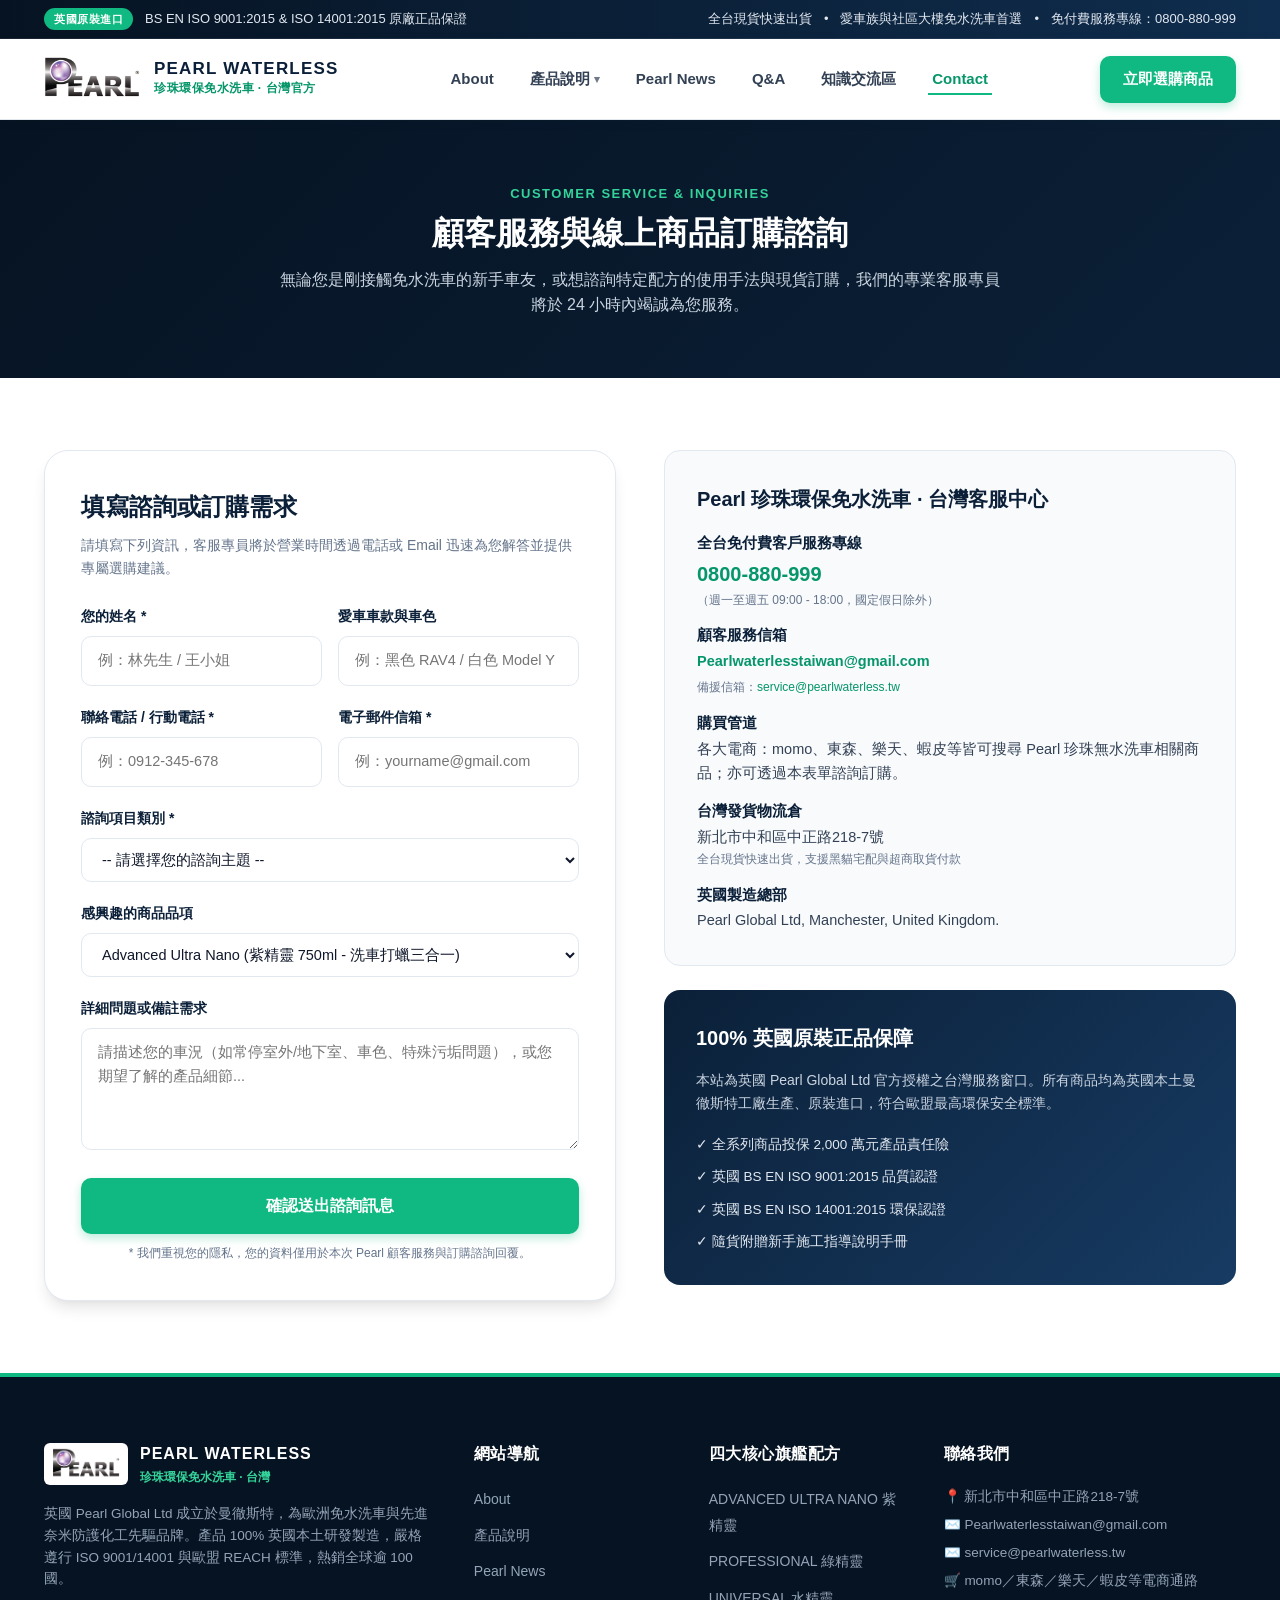
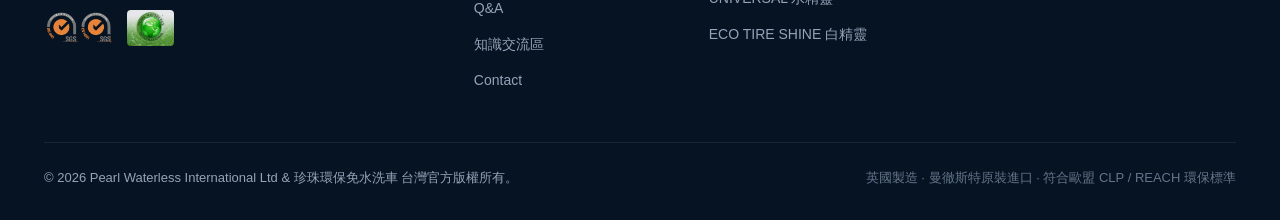
==== commit 9534529f: "Merge original Taiwan site content: new nav, products howto, news, knowledge, and contact email. Co-" ====
--- a/contact.html
+++ b/contact.html
@@ -40,11 +40,21 @@
 
       <nav>
         <ul class="nav-links">
-          <li><a href="index.html">官方首頁</a></li>
-          <li><a href="products.html">產品全系列</a></li>
-          <li><a href="eco-technology.html">綠色節水生活</a></li>
-          <li><a href="faq.html">常見問答</a></li>
-          <li><a href="contact.html" class="active">聯絡我們／訂購</a></li>
+          <li><a href="about.html">About</a></li>
+          <li class="nav-item-dropdown">
+            <a href="products.html" class="dropdown-toggle">產品說明 <span class="dropdown-caret">▾</span></a>
+            <ul class="dropdown-menu">
+              <li><a href="products.html#ultra-nano">ADVANCED ULTRA NANO 紫精靈</a></li>
+              <li><a href="products.html#professional">PROFESSIONAL 綠精靈</a></li>
+              <li><a href="products.html#universal">UNIVERSAL 水精靈</a></li>
+              <li><a href="products.html#tyreshine">ECO TIRE SHINE 白精靈</a></li>
+              <li><a href="products.html#pro-cloth">Pearl Pro 超細纖維布</a></li>
+            </ul>
+          </li>
+          <li><a href="news.html">Pearl News</a></li>
+          <li><a href="faq.html">Q&amp;A</a></li>
+          <li><a href="knowledge.html">知識交流區</a></li>
+          <li><a href="contact.html" class="active">Contact</a></li>
         </ul>
       </nav>
 
@@ -123,6 +133,7 @@
                 <option value="professional">Pearl Professional (綠精靈 750ml - 去油膜水晶透亮)</option>
                 <option value="universal">Universal Cleaner (水精靈 750ml - 萬能內裝全車去污)</option>
                 <option value="tyreshine">Eco Tyre Shine (白精靈 750ml - 水性不甩油輪胎亮光)</option>
+                <option value="pro-cloth">Pearl Pro 超細纖維布（建議搭配配件）</option>
                 <option value="all-kit">四大旗艦商品全套組合 (紫精靈+綠精靈+水精靈+白精靈)</option>
               </select>
             </div>
@@ -156,7 +167,13 @@
 
               <div>
                 <b style="color: var(--primary-navy); display: block; margin-bottom: 2px;">顧客服務信箱</b>
-                <a href="mailto:service@pearlwaterless.tw" style="color: var(--accent-emerald-dark); font-weight: 600;">service@pearlwaterless.tw</a>
+                <a href="mailto:Pearlwaterlesstaiwan@gmail.com" style="color: var(--accent-emerald-dark); font-weight: 600;">Pearlwaterlesstaiwan@gmail.com</a>
+                <span style="font-size: 12px; color: var(--text-muted); display: block; margin-top: 4px;">備援信箱：<a href="mailto:service@pearlwaterless.tw" style="color: var(--accent-emerald-dark);">service@pearlwaterless.tw</a></span>
+              </div>
+
+              <div>
+                <b style="color: var(--primary-navy); display: block; margin-bottom: 2px;">購買管道</b>
+                <span>各大電商：momo、東森、樂天、蝦皮等皆可搜尋 Pearl 珍珠無水洗車相關商品；亦可透過本表單諮詢訂購。</span>
               </div>
 
               <div>
@@ -217,34 +234,32 @@
         <div class="footer-col">
           <h4>網站導航</h4>
           <ul>
-            <li><a href="index.html">官方首頁</a></li>
-            <li><a href="products.html">產品全系列目錄</a></li>
-            <li><a href="eco-technology.html">綠色節水生活實測</a></li>
-            <li><a href="faq.html">常見問答 FAQ</a></li>
-            <li><a href="contact.html">聯絡我們／線上諮詢</a></li>
+            <li><a href="about.html">About</a></li>
+            <li><a href="products.html">產品說明</a></li>
+            <li><a href="news.html">Pearl News</a></li>
+            <li><a href="faq.html">Q&amp;A</a></li>
+            <li><a href="knowledge.html">知識交流區</a></li>
+            <li><a href="contact.html">Contact</a></li>
           </ul>
         </div>
 
         <div class="footer-col">
           <h4>四大核心旗艦配方</h4>
           <ul>
-            <li><a href="products.html#ultra-nano">Advanced Ultra Nano (紫精靈)</a></li>
-            <li><a href="products.html#professional">Pearl Professional (綠精靈)</a></li>
-            <li><a href="products.html#universal">Universal Cleaner (水精靈萬能清潔)</a></li>
-            <li><a href="products.html#tyreshine">Eco Tyre Shine (白精靈輪胎亮澤)</a></li>
+            <li><a href="products.html#ultra-nano">ADVANCED ULTRA NANO 紫精靈</a></li>
+            <li><a href="products.html#professional">PROFESSIONAL 綠精靈</a></li>
+            <li><a href="products.html#universal">UNIVERSAL 水精靈</a></li>
+            <li><a href="products.html#tyreshine">ECO TIRE SHINE 白精靈</a></li>
           </ul>
         </div>
 
         <div class="footer-col">
-          <h4>台灣顧客服務與售後</h4>
-          <p style="font-size: 13.5px; color: #CBD5E1; line-height: 1.6; margin-bottom: 12px;">
-            <b>服務對象：</b>個人愛車族、DIY 汽車美容愛好者、社區大樓住戶。
-          </p>
+          <h4>聯絡我們</h4>
           <div style="font-size: 13.5px; color: #94A3B8; display: flex; flex-direction: column; gap: 6px;">
-            <span>📍 台灣發貨倉與客戶服務中心：新北市中和區中正路218-7號</span>
-            <span>✉️ 顧客服務信箱：service@pearlwaterless.tw</span>
-            <span>📞 免付費服務專線：0800-880-999</span>
-            <span>📦 現貨供應：下單後 1~2 個工作日快速寄達</span>
+            <span>📍 新北市中和區中正路218-7號</span>
+            <span>✉️ Pearlwaterlesstaiwan@gmail.com</span>
+            <span>✉️ service@pearlwaterless.tw</span>
+            <span>🛒 momo／東森／樂天／蝦皮等電商通路</span>
           </div>
         </div>
       </div>
--- a/style.css
+++ b/style.css
@@ -236,6 +236,263 @@
   cursor: pointer;
 }
 
+/* 導覽下拉選單 */
+.nav-item-dropdown {
+  position: relative;
+}
+
+.nav-item-dropdown > .dropdown-toggle {
+  display: inline-flex;
+  align-items: center;
+  gap: 4px;
+  cursor: pointer;
+}
+
+.dropdown-caret {
+  font-size: 11px;
+  opacity: 0.7;
+}
+
+.dropdown-menu {
+  display: none;
+  position: absolute;
+  top: calc(100% + 8px);
+  left: 50%;
+  transform: translateX(-50%);
+  min-width: 240px;
+  background: #FFFFFF;
+  border: 1px solid var(--border-color);
+  border-radius: var(--radius-md);
+  box-shadow: var(--shadow-lg);
+  padding: 8px 0;
+  z-index: 1200;
+}
+
+.dropdown-menu li a {
+  display: block;
+  padding: 10px 16px;
+  font-size: 14px;
+  font-weight: 600;
+  color: var(--text-secondary);
+  white-space: nowrap;
+}
+
+.dropdown-menu li a::after {
+  display: none;
+}
+
+.dropdown-menu li a:hover {
+  background: var(--accent-emerald-light);
+  color: var(--accent-emerald-dark);
+}
+
+.nav-item-dropdown:hover > .dropdown-menu,
+.nav-item-dropdown.open > .dropdown-menu {
+  display: block;
+}
+
+/* 使用步驟 */
+.howto-steps {
+  display: grid;
+  grid-template-columns: minmax(0, 1.1fr) minmax(0, 0.9fr);
+  gap: 28px;
+  align-items: center;
+  margin-top: 28px;
+  padding: 24px;
+  background: var(--bg-light);
+  border: 1px solid var(--border-color);
+  border-radius: var(--radius-lg);
+}
+
+.howto-steps-list {
+  display: flex;
+  flex-direction: column;
+  gap: 14px;
+}
+
+.howto-step {
+  display: flex;
+  gap: 14px;
+  align-items: flex-start;
+}
+
+.howto-step-num {
+  flex-shrink: 0;
+  width: 32px;
+  height: 32px;
+  border-radius: 50%;
+  background: var(--primary-navy);
+  color: #fff;
+  font-size: 14px;
+  font-weight: 800;
+  display: inline-flex;
+  align-items: center;
+  justify-content: center;
+}
+
+.howto-step-text {
+  font-size: 14.5px;
+  color: var(--text-secondary);
+  line-height: 1.55;
+  padding-top: 4px;
+}
+
+.howto-steps-img {
+  border-radius: var(--radius-md);
+  border: 1px solid var(--border-color);
+  background: #fff;
+  width: 100%;
+  max-height: 320px;
+  object-fit: contain;
+}
+
+.product-detail-block {
+  margin-bottom: 56px;
+  padding-bottom: 48px;
+  border-bottom: 1px solid var(--border-color);
+}
+
+.product-detail-block:last-of-type {
+  border-bottom: none;
+}
+
+.product-detail-grid {
+  display: grid;
+  grid-template-columns: 280px 1fr;
+  gap: 36px;
+  align-items: start;
+}
+
+.product-detail-img {
+  width: 100%;
+  border-radius: var(--radius-lg);
+  border: 1px solid var(--border-color);
+  background: var(--bg-light);
+  object-fit: contain;
+}
+
+.pro-cloth-gallery {
+  display: grid;
+  grid-template-columns: 1.2fr 1fr;
+  gap: 20px;
+  margin-top: 24px;
+}
+
+.pro-cloth-gallery img {
+  width: 100%;
+  border-radius: var(--radius-md);
+  border: 1px solid var(--border-color);
+  background: #fff;
+}
+
+/* 新聞／知識文章 */
+.articles-grid {
+  display: grid;
+  grid-template-columns: repeat(auto-fit, minmax(280px, 1fr));
+  gap: 24px;
+}
+
+.article-card {
+  background: var(--bg-card);
+  border: 1px solid var(--border-color);
+  border-radius: var(--radius-lg);
+  padding: 24px;
+  box-shadow: var(--shadow-sm);
+  transition: var(--transition);
+  display: flex;
+  flex-direction: column;
+  gap: 12px;
+}
+
+.article-card:hover {
+  box-shadow: var(--shadow-md);
+  border-color: rgba(16, 185, 129, 0.35);
+}
+
+.article-card-tag {
+  display: inline-block;
+  font-size: 12px;
+  font-weight: 700;
+  color: var(--accent-emerald-dark);
+  letter-spacing: 0.4px;
+}
+
+.article-card h3 {
+  font-size: 18px;
+  color: var(--primary-navy);
+  line-height: 1.4;
+}
+
+.article-card p {
+  font-size: 14.5px;
+  color: var(--text-secondary);
+  line-height: 1.65;
+  flex: 1;
+}
+
+.article-card a {
+  color: var(--accent-emerald-dark);
+  font-weight: 700;
+  font-size: 14px;
+}
+
+.article-body {
+  max-width: 820px;
+  margin: 0 auto 48px;
+  padding: 32px;
+  background: #fff;
+  border: 1px solid var(--border-color);
+  border-radius: var(--radius-lg);
+}
+
+.article-body h2 {
+  font-size: 26px;
+  color: var(--primary-navy);
+  margin-bottom: 12px;
+}
+
+.article-body .article-meta {
+  font-size: 13px;
+  color: var(--text-muted);
+  margin-bottom: 20px;
+}
+
+.article-body p {
+  font-size: 15.5px;
+  color: var(--text-secondary);
+  line-height: 1.75;
+  margin-bottom: 14px;
+}
+
+.article-toggle {
+  width: 100%;
+  text-align: left;
+  background: none;
+  border: none;
+  cursor: pointer;
+  padding: 0;
+}
+
+.article-toggle h3 {
+  font-size: 18px;
+  color: var(--primary-navy);
+  display: flex;
+  justify-content: space-between;
+  gap: 12px;
+  align-items: center;
+}
+
+.article-expand {
+  display: none;
+  margin-top: 12px;
+  padding-top: 12px;
+  border-top: 1px solid var(--border-light);
+}
+
+.article-card.open .article-expand {
+  display: block;
+}
+
 /* 按鈕系統 */
 .btn {
   display: inline-flex;
@@ -1123,17 +1380,44 @@
     width: 100%;
     background: #FFFFFF;
     flex-direction: column;
+    align-items: stretch;
     padding: 24px;
-    gap: 16px;
+    gap: 8px;
     border-bottom: 1px solid var(--border-color);
     box-shadow: var(--shadow-lg);
     display: none;
+    max-height: calc(100vh - 80px);
+    overflow-y: auto;
   }
   .nav-links.active {
     display: flex;
   }
   .mobile-menu-btn {
     display: block;
+  }
+  .nav-item-dropdown > .dropdown-menu {
+    position: static;
+    transform: none;
+    box-shadow: none;
+    border: none;
+    border-radius: 0;
+    padding: 4px 0 8px 12px;
+    min-width: 0;
+    display: none;
+  }
+  .nav-item-dropdown.open > .dropdown-menu {
+    display: block;
+  }
+  .nav-item-dropdown:hover > .dropdown-menu {
+    display: none;
+  }
+  .nav-item-dropdown.open:hover > .dropdown-menu {
+    display: block;
+  }
+  .product-detail-grid,
+  .howto-steps,
+  .pro-cloth-gallery {
+    grid-template-columns: 1fr;
   }
   .slider-container {
     height: 500px;
@@ -1168,4 +1452,7 @@
   .footer-grid {
     grid-template-columns: 1fr;
   }
-}
+  .article-body {
+    padding: 20px;
+  }
+}
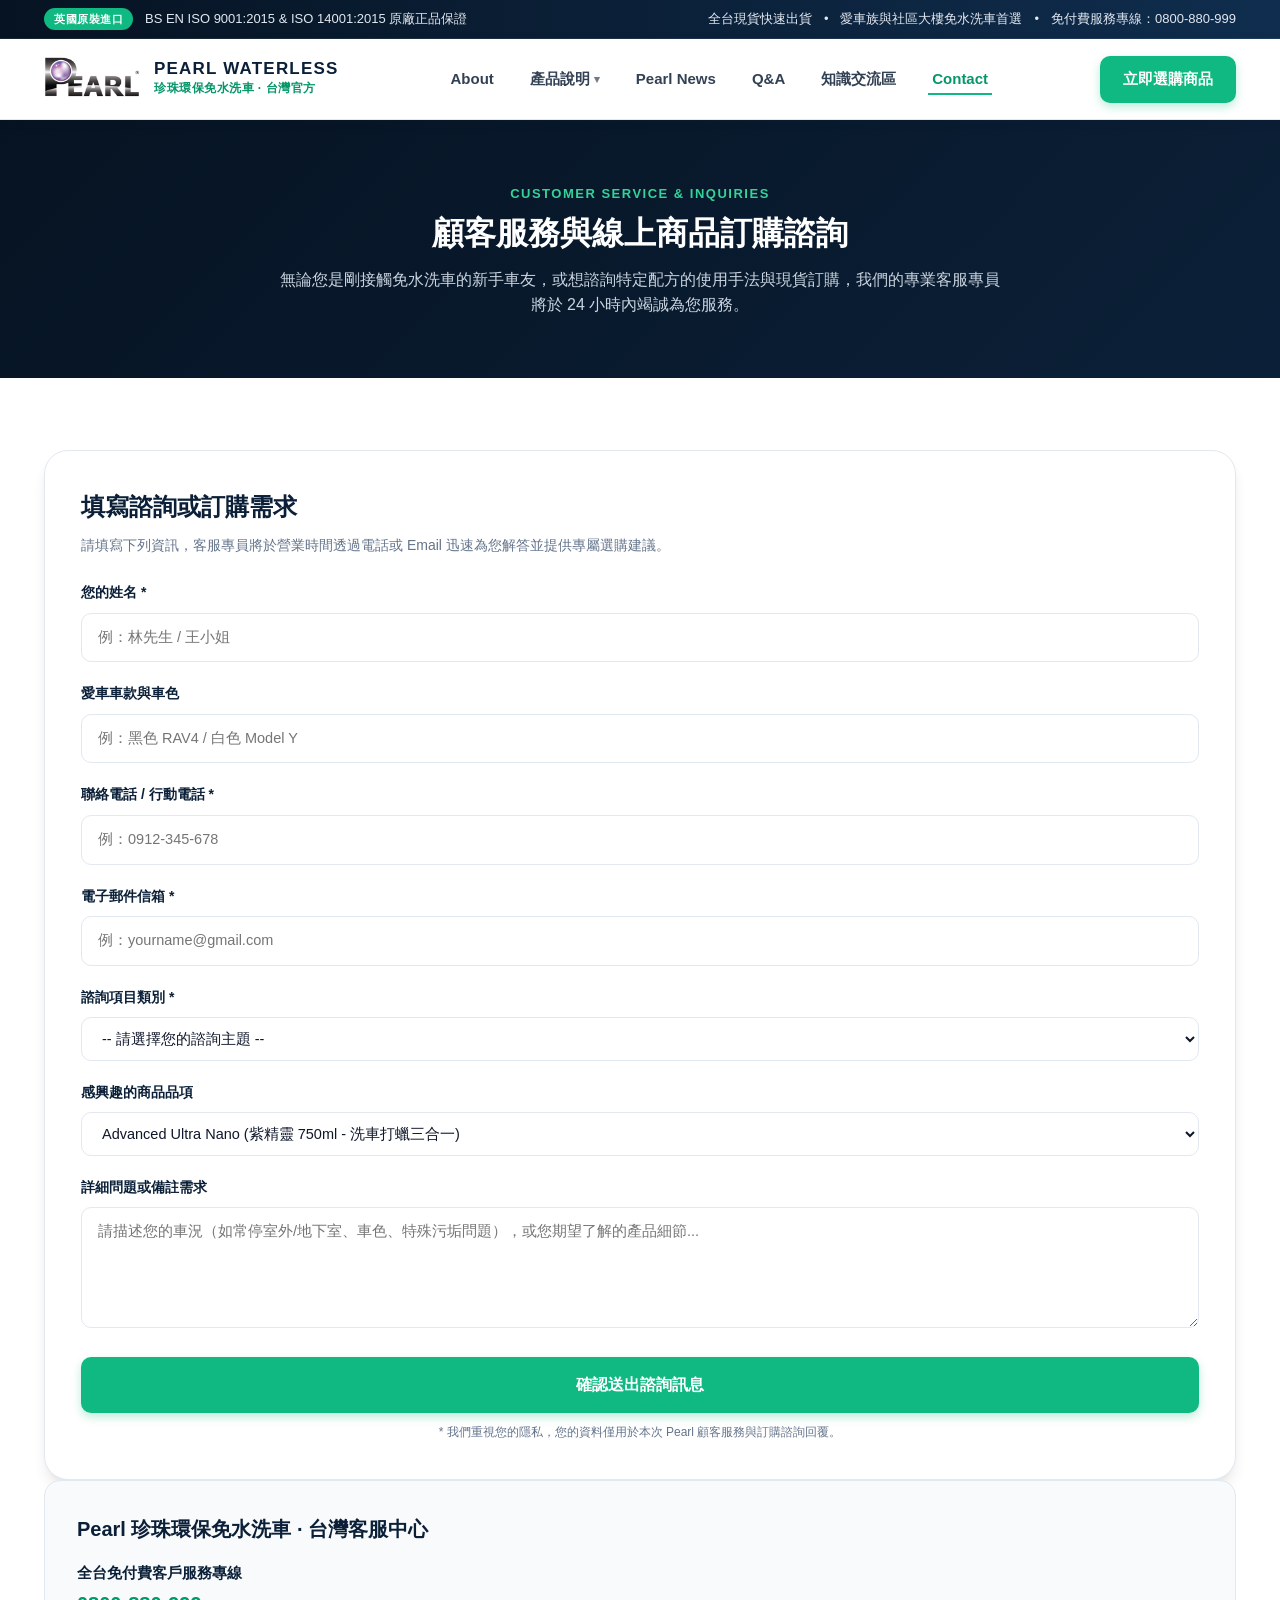
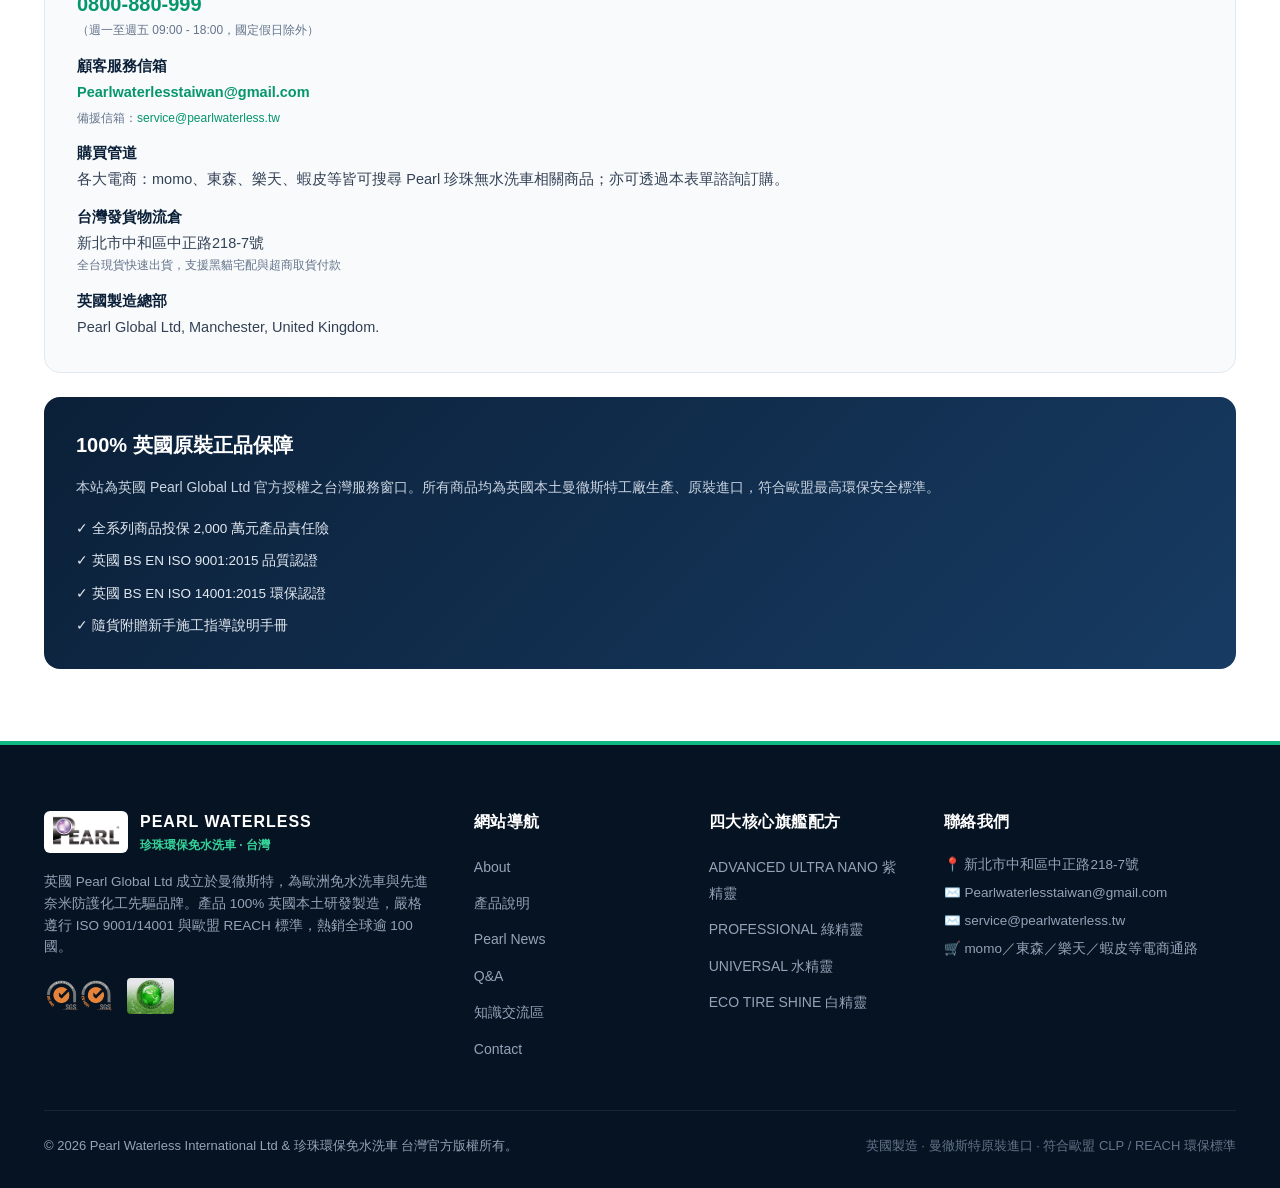
==== commit 7b670dec: "Improve mobile layout for nav, hero, products, and contact forms. Co-authored-by: Cursor <cursoragen" ====
--- a/contact.html
+++ b/contact.html
@@ -80,7 +80,7 @@
   <section class="section">
     <div class="container">
       
-      <div style="display: grid; grid-template-columns: repeat(auto-fit, minmax(320px, 1fr)); gap: 48px; align-items: start;">
+      <div class="contact-layout">
         
         <!-- 左側：需求諮詢表單 -->
         <div class="contact-form">
@@ -90,7 +90,7 @@
           </p>
 
           <form id="inquiry-form">
-            <div style="display: grid; grid-template-columns: 1fr 1fr; gap: 16px;">
+            <div class="form-row">
               <div class="form-group">
                 <label for="name">您的姓名 *</label>
                 <input type="text" id="name" class="form-control" placeholder="例：林先生 / 王小姐" required>
@@ -102,7 +102,7 @@
               </div>
             </div>
 
-            <div style="display: grid; grid-template-columns: 1fr 1fr; gap: 16px;">
+            <div class="form-row">
               <div class="form-group">
                 <label for="phone">聯絡電話 / 行動電話 *</label>
                 <input type="tel" id="phone" class="form-control" placeholder="例：0912-345-678" required>
@@ -153,9 +153,9 @@
         </div>
 
         <!-- 右側：聯繫資訊與特點卡片 -->
-        <div style="display: flex; flex-direction: column; gap: 24px;">
+        <div class="contact-aside">
           
-          <div style="background: var(--bg-light); border-radius: 16px; border: 1px solid var(--border-color); padding: 32px;">
+          <div class="contact-info-card">
             <h3 style="font-size: 20px; color: var(--primary-navy); margin-bottom: 16px;">Pearl 珍珠環保免水洗車 · 台灣客服中心</h3>
             
             <div style="display: flex; flex-direction: column; gap: 14px; font-size: 14.5px; color: var(--text-secondary);">
@@ -190,7 +190,7 @@
           </div>
 
           <!-- 正品保障卡片 -->
-          <div style="background: linear-gradient(135deg, var(--primary-navy) 0%, #173B63 100%); border-radius: 16px; padding: 32px; color: #fff;">
+          <div class="contact-guarantee-card">
             <h3 style="font-size: 20px; color: #fff; margin-bottom: 14px;">100% 英國原裝正品保障</h3>
             <p style="font-size: 14px; color: #CBD5E1; line-height: 1.6; margin-bottom: 20px;">
               本站為英國 Pearl Global Ltd 官方授權之台灣服務窗口。所有商品均為英國本土曼徹斯特工廠生產、原裝進口，符合歐盟最高環保安全標準。
--- a/style.css
+++ b/style.css
@@ -1371,88 +1371,512 @@
   font-size: 13px;
 }
 
-/* 響應式佈局 */
+.product-jump {
+  margin-top: 24px;
+  display: flex;
+  gap: 10px;
+  justify-content: center;
+  flex-wrap: wrap;
+}
+
+.product-jump .btn {
+  padding: 8px 14px;
+  font-size: 13px;
+}
+  display: grid;
+  grid-template-columns: minmax(0, 1.15fr) minmax(0, 0.85fr);
+  gap: 48px;
+  align-items: start;
+}
+
+.form-row {
+  display: grid;
+  grid-template-columns: 1fr 1fr;
+  gap: 16px;
+}
+
+.contact-aside {
+  display: flex;
+  flex-direction: column;
+  gap: 24px;
+}
+
+.contact-info-card {
+  background: var(--bg-light);
+  border-radius: 16px;
+  border: 1px solid var(--border-color);
+  padding: 32px;
+}
+
+.contact-guarantee-card {
+  background: linear-gradient(135deg, var(--primary-navy) 0%, #173B63 100%);
+  border-radius: 16px;
+  padding: 32px;
+  color: #fff;
+}
+
+/* 響應式佈局：平板 */
 @media (max-width: 992px) {
+  .container {
+    padding-left: 18px;
+    padding-right: 18px;
+  }
+
+  .nav-wrap {
+    height: 68px;
+  }
+
+  .brand-logo-img {
+    height: 40px;
+  }
+
+  .brand-text-en {
+    font-size: 15px;
+  }
+
+  .brand-text-zh {
+    font-size: 11px;
+  }
+
   .nav-links {
     position: fixed;
-    top: 80px;
+    top: 68px;
     left: 0;
     width: 100%;
     background: #FFFFFF;
     flex-direction: column;
     align-items: stretch;
-    padding: 24px;
-    gap: 8px;
+    padding: 16px 18px 28px;
+    gap: 4px;
     border-bottom: 1px solid var(--border-color);
     box-shadow: var(--shadow-lg);
     display: none;
-    max-height: calc(100vh - 80px);
+    max-height: calc(100vh - 68px);
     overflow-y: auto;
-  }
+    z-index: 999;
+  }
+
   .nav-links.active {
     display: flex;
   }
+
+  .nav-links > li > a {
+    display: block;
+    padding: 14px 8px;
+    font-size: 16px;
+    border-bottom: 1px solid var(--border-light);
+  }
+
+  .nav-links > li > a::after {
+    display: none;
+  }
+
   .mobile-menu-btn {
     display: block;
   }
+
+  .nav-actions .btn {
+    display: none;
+  }
+
   .nav-item-dropdown > .dropdown-menu {
     position: static;
     transform: none;
     box-shadow: none;
     border: none;
     border-radius: 0;
-    padding: 4px 0 8px 12px;
+    padding: 0 0 8px 8px;
     min-width: 0;
     display: none;
-  }
+    background: var(--bg-light);
+    margin: 0 0 8px;
+  }
+
   .nav-item-dropdown.open > .dropdown-menu {
     display: block;
   }
+
   .nav-item-dropdown:hover > .dropdown-menu {
     display: none;
   }
+
   .nav-item-dropdown.open:hover > .dropdown-menu {
     display: block;
   }
+
+  .dropdown-menu li a {
+    white-space: normal;
+    padding: 12px 12px;
+    font-size: 14px;
+  }
+
+  .section {
+    padding: 48px 0;
+  }
+
+  .section-header {
+    margin-bottom: 32px;
+  }
+
+  .section-title {
+    font-size: 26px;
+  }
+
   .product-detail-grid,
   .howto-steps,
-  .pro-cloth-gallery {
-    grid-template-columns: 1fr;
-  }
-  .slider-container {
-    height: 500px;
-  }
-  .slide-title {
-    font-size: 32px;
-  }
-  .showcase-grid {
-    grid-template-columns: 1fr;
-  }
+  .pro-cloth-gallery,
+  .contact-layout,
+  .showcase-grid,
   .calc-grid {
     grid-template-columns: 1fr;
-  }
+    gap: 24px;
+  }
+
+  .howto-steps {
+    padding: 18px;
+  }
+
+  .products-grid {
+    grid-template-columns: repeat(2, minmax(0, 1fr));
+    gap: 16px;
+  }
+
+  .slider-container {
+    height: 520px;
+  }
+
+  .slide-overlay {
+    background: linear-gradient(180deg, rgba(6, 19, 34, 0.55) 0%, rgba(6, 19, 34, 0.88) 55%, rgba(6, 19, 34, 0.94) 100%);
+    align-items: flex-end;
+    padding-bottom: 52px;
+  }
+
+  .slide-title {
+    font-size: 28px;
+  }
+
+  .slide-desc {
+    font-size: 15px;
+  }
+
+  .accreditations-grid {
+    gap: 14px;
+  }
+
+  .accreditation-card {
+    flex: 1 1 calc(50% - 14px);
+    min-width: 0;
+  }
+
   .footer-grid {
     grid-template-columns: 1fr 1fr;
-  }
-}
-
+    gap: 28px;
+  }
+
+  .filter-tabs {
+    justify-content: flex-start;
+    flex-wrap: nowrap;
+    overflow-x: auto;
+    -webkit-overflow-scrolling: touch;
+    gap: 8px;
+    padding-bottom: 8px;
+    margin-bottom: 28px;
+  }
+
+  .filter-btn {
+    flex: 0 0 auto;
+    padding: 8px 14px;
+    font-size: 13px;
+    white-space: nowrap;
+  }
+}
+
+/* 響應式佈局：手機 */
 @media (max-width: 640px) {
+  .top-bar {
+    font-size: 12px;
+    padding: 7px 0;
+  }
+
   .top-bar-right {
     display: none;
   }
+
+  .top-bar-left {
+    gap: 8px;
+    flex-wrap: wrap;
+  }
+
+  .top-bar-left > span:not(.top-bar-badge) {
+    font-size: 11px;
+    line-height: 1.35;
+    display: -webkit-box;
+    -webkit-line-clamp: 1;
+    -webkit-box-orient: vertical;
+    overflow: hidden;
+  }
+
+  .nav-wrap {
+    height: 60px;
+  }
+
+  .nav-links {
+    top: 60px;
+    max-height: calc(100vh - 60px);
+  }
+
+  .brand-logo {
+    gap: 10px;
+    min-width: 0;
+  }
+
+  .brand-logo-img {
+    height: 34px;
+  }
+
+  .brand-text-zh {
+    display: none;
+  }
+
+  .brand-text-en {
+    font-size: 14px;
+    letter-spacing: 0.8px;
+  }
+
+  .section {
+    padding: 40px 0;
+  }
+
+  .section-title {
+    font-size: 22px;
+  }
+
+  .section-subtitle {
+    font-size: 14.5px;
+  }
+
+  .section-header {
+    margin-bottom: 24px;
+  }
+
   .slider-container {
-    height: 460px;
-  }
+    height: 480px;
+  }
+
+  .slide-content {
+    max-width: 100%;
+    padding-right: 4px;
+  }
+
+  .slide-tag {
+    font-size: 11px;
+    padding: 5px 10px;
+    margin-bottom: 10px;
+    max-width: 100%;
+    white-space: normal;
+    line-height: 1.35;
+  }
+
   .slide-title {
-    font-size: 26px;
-  }
+    font-size: 22px;
+    margin-bottom: 10px;
+  }
+
+  .slide-desc {
+    font-size: 13.5px;
+    margin-bottom: 16px;
+    display: -webkit-box;
+    -webkit-line-clamp: 3;
+    -webkit-box-orient: vertical;
+    overflow: hidden;
+  }
+
+  .slide-buttons {
+    gap: 10px;
+  }
+
+  .slide-buttons .btn {
+    flex: 1 1 100%;
+    text-align: center;
+    justify-content: center;
+    padding: 11px 16px !important;
+    font-size: 14px !important;
+    white-space: normal;
+  }
+
   .slider-arrow {
     display: none;
   }
+
+  .slider-dots {
+    bottom: 14px;
+  }
+
+  .products-grid {
+    grid-template-columns: 1fr;
+    gap: 16px;
+  }
+
+  .product-card {
+    padding: 18px;
+  }
+
+  .product-detail-block {
+    margin-bottom: 40px;
+  }
+
+  .product-detail-img {
+    max-height: 280px;
+    width: 100%;
+    object-fit: contain;
+  }
+
+  .howto-steps-img {
+    width: 100%;
+    max-height: none;
+  }
+
+  .howto-step-text {
+    font-size: 14px;
+  }
+
+  .accreditation-card {
+    flex: 1 1 100%;
+    padding: 10px 14px;
+  }
+
+  .accreditation-img {
+    height: 40px;
+  }
+
+  .calc-card {
+    padding: 20px 16px;
+  }
+
+  .calc-results {
+    padding: 22px 18px;
+  }
+
+  .calc-result-num {
+    font-size: 26px;
+  }
+
+  .faq-question {
+    padding: 14px 16px;
+    font-size: 14.5px;
+    gap: 12px;
+    align-items: flex-start;
+  }
+
+  .faq-question span:first-child {
+    flex: 1;
+    min-width: 0;
+    line-height: 1.45;
+  }
+
+  .faq-answer {
+    padding-left: 16px;
+    padding-right: 16px;
+  }
+
+  .faq-answer p {
+    font-size: 14px;
+  }
+
+  .contact-form,
+  .contact-info-card,
+  .contact-guarantee-card {
+    padding: 22px 18px;
+  }
+
+  .form-row {
+    grid-template-columns: 1fr;
+  }
+
   .footer-grid {
     grid-template-columns: 1fr;
-  }
+    gap: 28px;
+  }
+
+  .footer-bottom {
+    flex-direction: column;
+    align-items: flex-start;
+    gap: 8px;
+    text-align: left;
+  }
+
+  .full-banner-cta {
+    padding: 48px 0;
+    text-align: center;
+  }
+
+  .full-banner-cta h2 {
+    font-size: 22px;
+  }
+
+  .full-banner-cta p {
+    font-size: 14.5px;
+  }
+
   .article-body {
-    padding: 20px;
-  }
-}
+    padding: 18px;
+  }
+
+  .article-card h3 {
+    font-size: 18px;
+  }
+
+  /* 壓制常見 inline 大標題／雙欄在手機撐破 */
+  .section-dark[style*="padding: 60px"],
+  section[style*="padding: 60px"] {
+    padding: 40px 0 !important;
+  }
+
+  h2[style*="font-size: 32px"],
+  h2[style*="font-size: 28px"] {
+    font-size: 22px !important;
+  }
+
+  .product-jump {
+    margin-top: 20px;
+    display: flex;
+    gap: 8px;
+    justify-content: center;
+    flex-wrap: wrap;
+  }
+
+  .product-jump .btn {
+    padding: 8px 12px !important;
+    font-size: 12.5px !important;
+    white-space: nowrap;
+  }
+
+  a[href^="mailto:"] {
+    word-break: break-all;
+  }
+
+  div[style*="minmax(320px"],
+  div[style*="minmax(240px"] {
+    grid-template-columns: 1fr !important;
+    gap: 20px !important;
+  }
+
+  div[style*="grid-template-columns: 1fr 1fr"] {
+    grid-template-columns: 1fr !important;
+  }
+}
+
+@media (max-width: 400px) {
+  .slide-title {
+    font-size: 20px;
+  }
+
+  .container {
+    padding-left: 14px;
+    padding-right: 14px;
+  }
+
+  .btn {
+    font-size: 13.5px;
+  }
+}
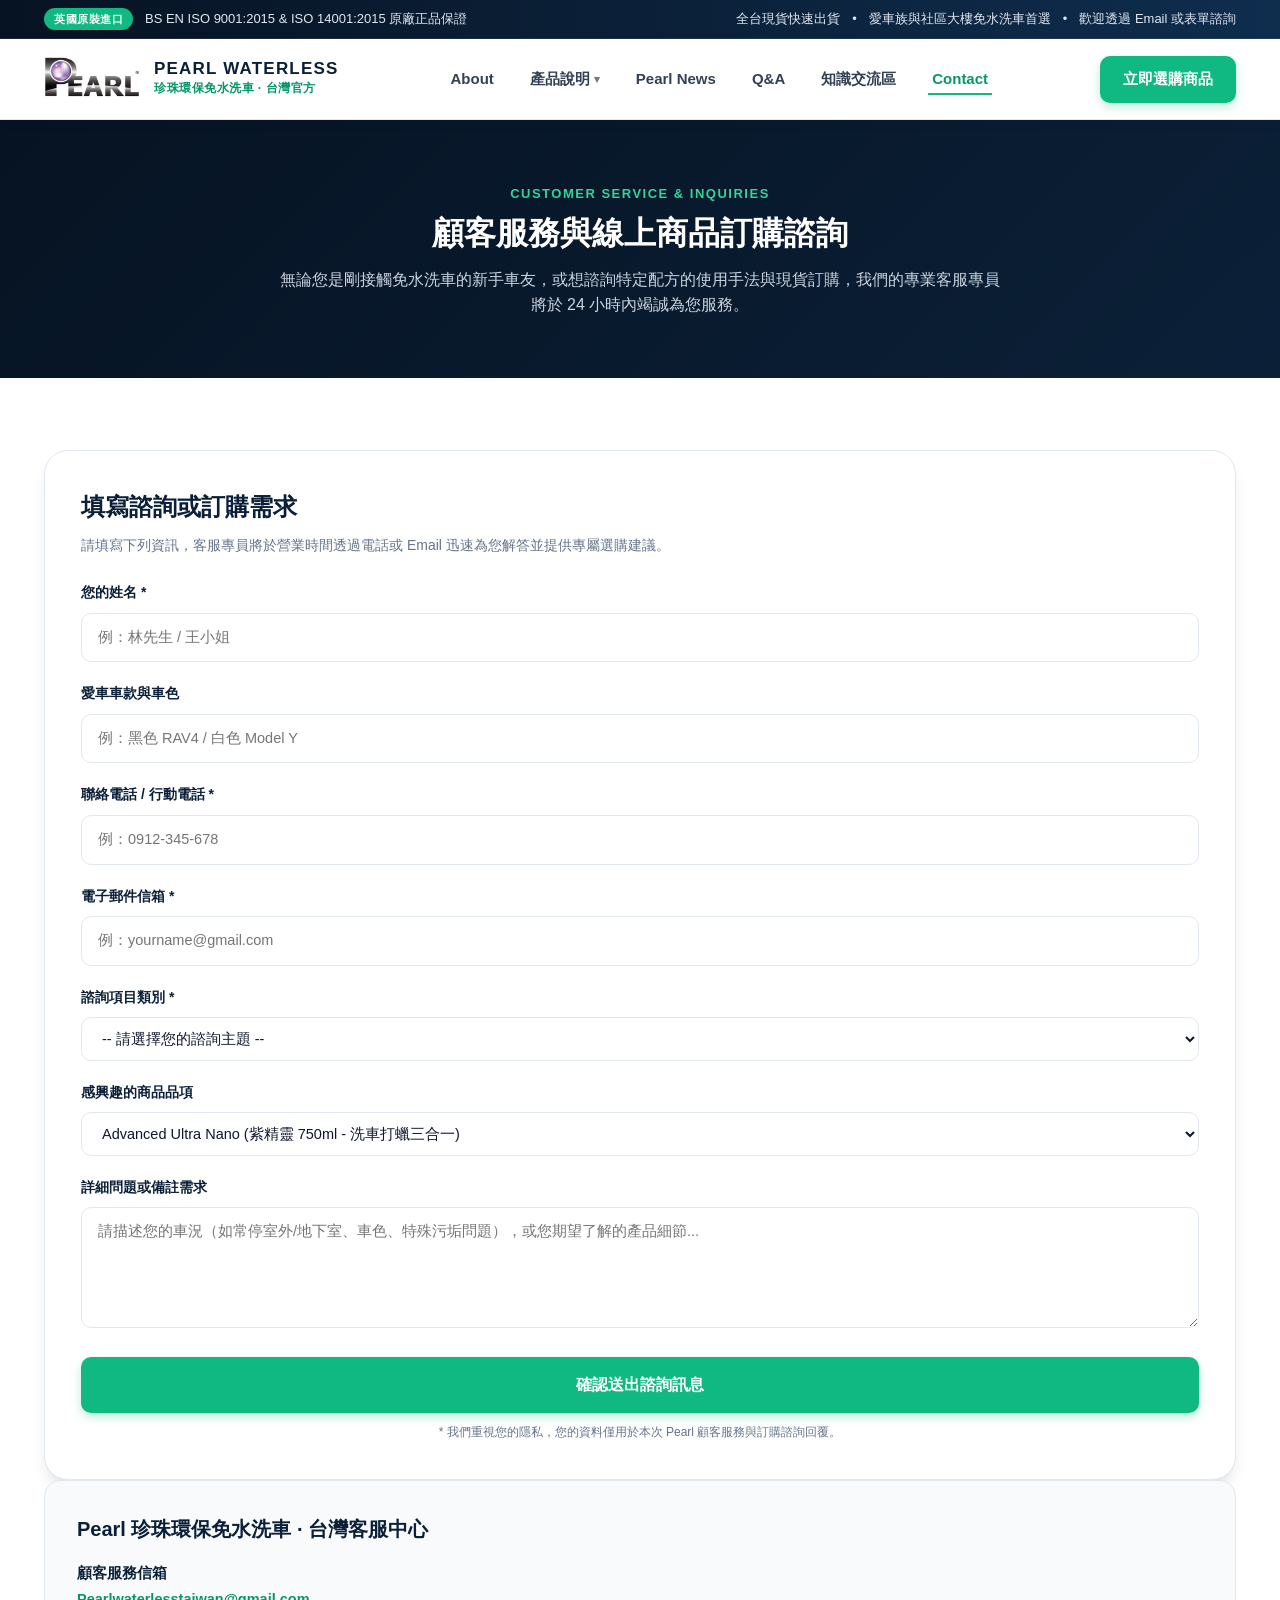
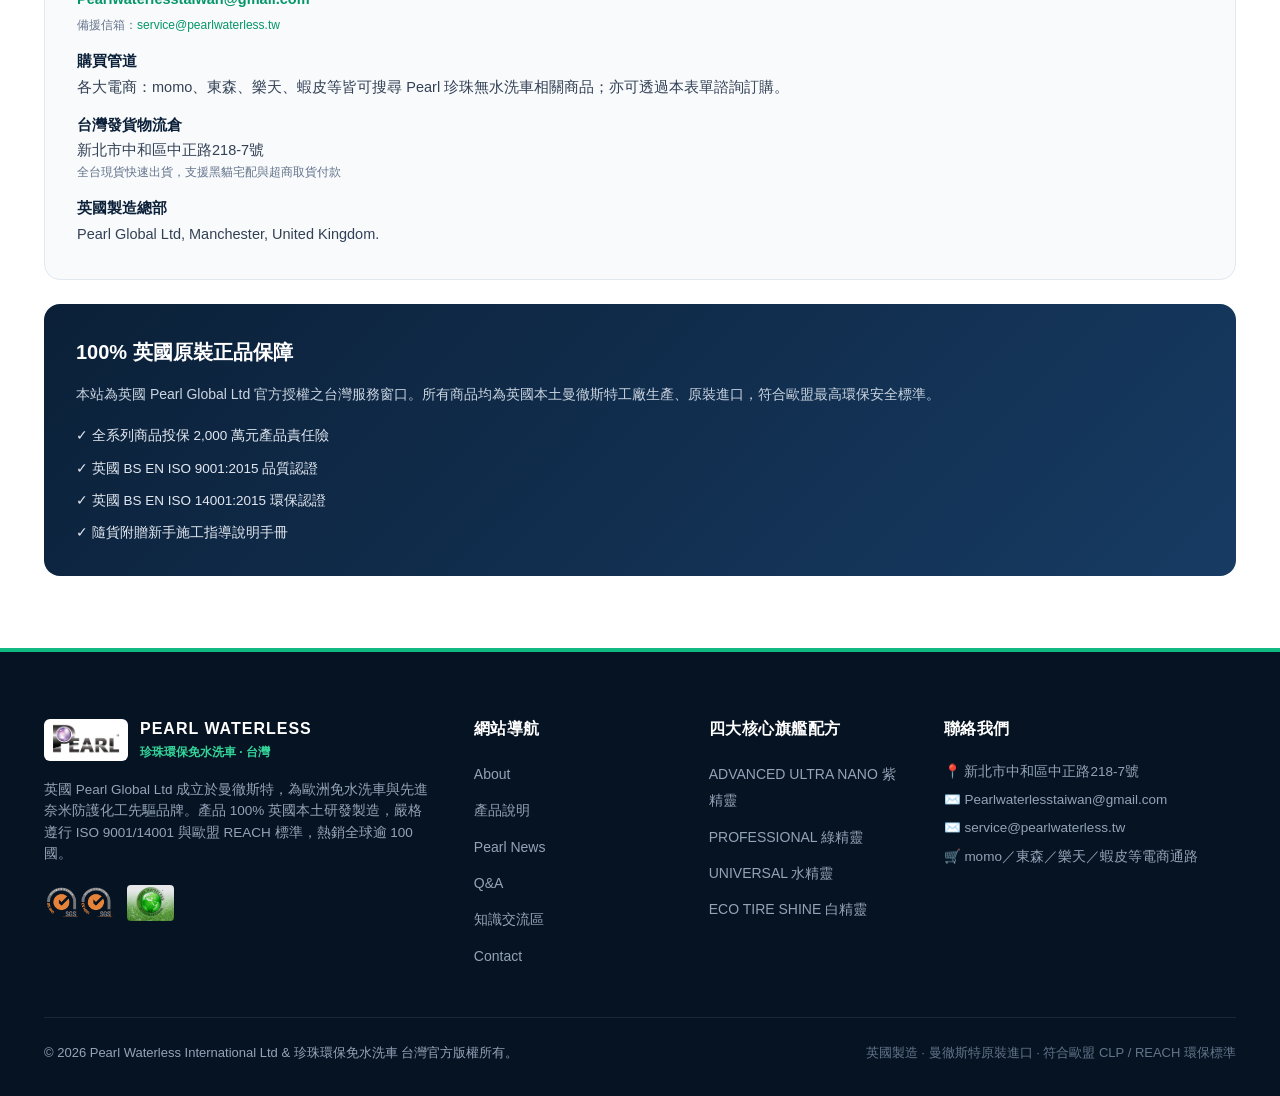
==== commit ceb83116: "Remove toll-free phone number from contact page. Co-authored-by: Cursor <cursoragent@cursor.com>" ====
--- a/contact.html
+++ b/contact.html
@@ -22,7 +22,7 @@
         <span>•</span>
         <span>愛車族與社區大樓免水洗車首選</span>
         <span>•</span>
-        <span>免付費服務專線：0800-880-999</span>
+        <span>歡迎透過 Email 或表單諮詢</span>
       </div>
     </div>
   </div>
@@ -160,12 +160,6 @@
             
             <div style="display: flex; flex-direction: column; gap: 14px; font-size: 14.5px; color: var(--text-secondary);">
               <div>
-                <b style="color: var(--primary-navy); display: block; margin-bottom: 2px;">全台免付費客戶服務專線</b>
-                <span style="font-size: 20px; font-weight: 700; color: var(--accent-emerald-dark);">0800-880-999</span>
-                <span style="font-size: 12px; color: var(--text-muted); display: block;">（週一至週五 09:00 - 18:00，國定假日除外）</span>
-              </div>
-
-              <div>
                 <b style="color: var(--primary-navy); display: block; margin-bottom: 2px;">顧客服務信箱</b>
                 <a href="mailto:Pearlwaterlesstaiwan@gmail.com" style="color: var(--accent-emerald-dark); font-weight: 600;">Pearlwaterlesstaiwan@gmail.com</a>
                 <span style="font-size: 12px; color: var(--text-muted); display: block; margin-top: 4px;">備援信箱：<a href="mailto:service@pearlwaterless.tw" style="color: var(--accent-emerald-dark);">service@pearlwaterless.tw</a></span>
